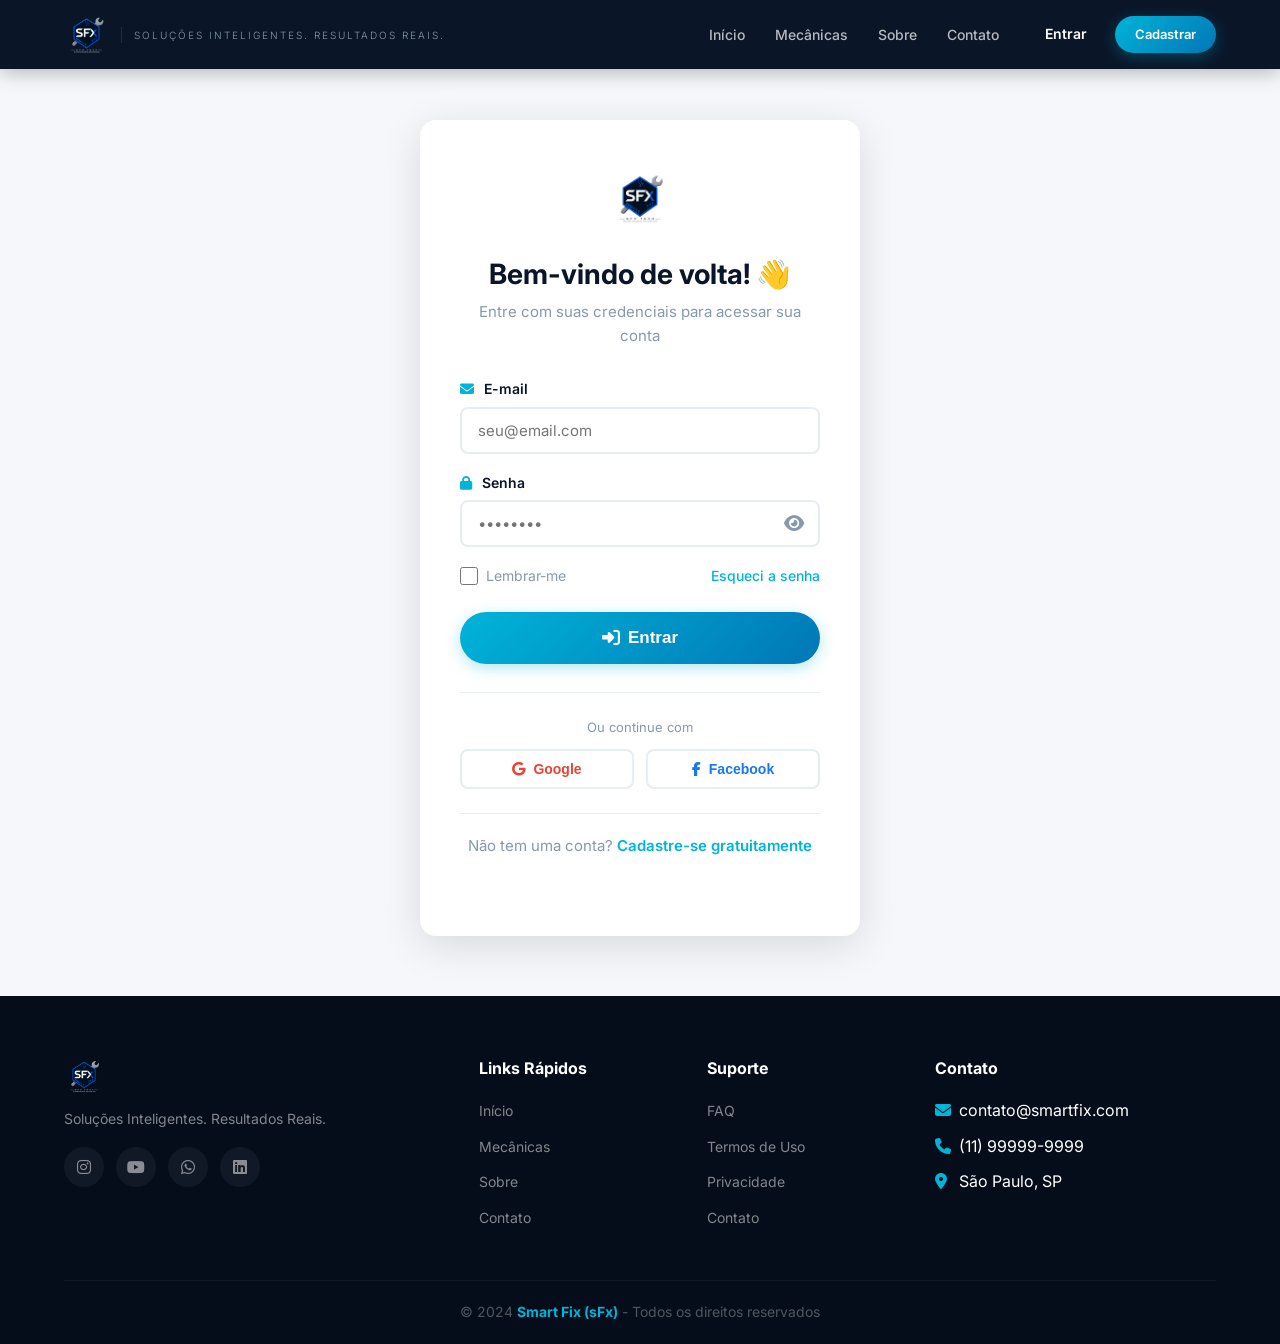
==== frontend/admin.html @ adac8841 "Primeira versão do Smart Fix" ====
<!DOCTYPE html>
<html lang="pt-BR">
<head>
    <meta charset="UTF-8"><meta name="viewport" content="width=device-width,initial-scale=1">
    <title>Smart Fix - Administração</title>
    <link rel="icon" href="image/logo sFx sem fundo.jpeg">
    <link rel="stylesheet" href="css/global.css"><link rel="stylesheet" href="css/portal.css">
    <script defer src="js/config.js"></script><script defer src="js/sfx-core.js"></script><script defer src="js/auth-guard.js"></script>
</head>
<body>
<main class="portal-page"><div class="container">
    <div class="portal-top"><div><span class="section-tag">Acesso restrito</span><h1>Administração</h1></div><div class="portal-actions"><a class="btn-primary" href="simulador-admin.html">Abrir simulador do carro</a><button class="btn-primary" type="button" onclick="sfxSair()">Sair</button></div></div>
    <section class="portal-grid">
        <div class="metric-card">Usuários<strong id="totalUsuarios">—</strong></div>
        <div class="metric-card">Mecânicas<strong id="totalMecanicas">—</strong></div>
        <div class="metric-card">Pendentes<strong id="mecanicasPendentes">—</strong></div>
        <div class="metric-card">Bloqueadas<strong id="mecanicasBloqueadas">—</strong></div>
        <div class="metric-card">Cadastros em 30 dias<strong id="cadastrosUltimos30Dias">—</strong></div>
    </section>
    <section class="portal-card"><div class="portal-top"><h2>Mecânicas</h2><select id="filtroStatus"><option value="">Todos os status</option><option value="pendente">Pendentes</option><option value="aprovada">Aprovadas</option><option value="bloqueada">Bloqueadas</option></select></div><div class="table-wrap"><table class="portal-table"><thead><tr><th>Nome</th><th>CNPJ</th><th>Contato</th><th>Status</th><th>Ação</th></tr></thead><tbody id="tabelaMecanicas"></tbody></table></div><div class="portal-pagination"><button type="button" class="btn-primary" id="adminMecAnterior" disabled>Anterior</button><span id="adminMecPagina" aria-live="polite">Página 1</span><button type="button" class="btn-primary" id="adminMecProxima" disabled>Próxima</button></div><p id="adminMensagem" class="status-message" role="status"></p><button type="button" id="adminRecarregar" class="btn-primary">Atualizar dados</button></section>
    <section class="portal-card"><h2>Usuários</h2><div class="table-wrap"><table class="portal-table"><thead><tr><th>Nome</th><th>E-mail</th><th>Papel</th><th>Cadastro</th></tr></thead><tbody id="tabelaUsuarios"></tbody></table></div><div class="portal-pagination"><button type="button" class="btn-primary" id="adminUserAnterior" disabled>Anterior</button><span id="adminUserPagina" aria-live="polite">Página 1</span><button type="button" class="btn-primary" id="adminUserProxima" disabled>Próxima</button></div></section>
</div></main>
<script defer src="js/admin.js"></script>
</body></html>
---- frontend/css/global.css ----
/* ============================================
   GLOBAL.CSS - Usado por TODAS as páginas
   ============================================ */

/* ----- RESET & VARIÁVEIS ----- */
* {
    margin: 0;
    padding: 0;
    box-sizing: border-box;
}

:root {
    /* Cores da Logo */
    --sfx-azul-escuro: #0a1628;
    --sfx-azul-claro: #1a3a6a;
    --sfx-cinza: #8899aa;
    --sfx-branco: #ffffff;
    --sfx-dourado: #c9a84c;
    
    /* Cores da Marca */
    --sfx-primary: #00b4d8;
    --sfx-primary-dark: #0077b6;
    --sfx-primary-light: #90e0ef;
    --sfx-gradient: linear-gradient(135deg, #00b4d8 0%, #0077b6 100%);
    
    /* Cores Funcionais */
    --sfx-verde: #00c853;
    --sfx-vermelho: #ff1744;
    --sfx-amarelo: #ffd600;
    --sfx-laranja: #f59e0b;
    --sfx-roxo: #7c3aed;
    
    /* Utilitários */
    --shadow: 0 4px 20px rgba(0, 0, 0, 0.08);
    --shadow-hover: 0 10px 40px rgba(0, 0, 0, 0.12);
    --border-radius: 16px;
    --transition: 0.3s cubic-bezier(0.4, 0, 0.2, 1);
}

/* ----- BASE ----- */
html {
    scroll-behavior: smooth;
}

body {
    font-family: 'Inter', -apple-system, BlinkMacSystemFont, sans-serif;
    line-height: 1.6;
    color: #333;
    overflow-x: hidden;
    background: var(--sfx-branco);
}

.container {
    max-width: 1200px;
    margin: 0 auto;
    padding: 0 24px;
}

a {
    text-decoration: none;
    color: inherit;
}

img {
    max-width: 100%;
    height: auto;
}

/* ----- SCROLLBAR ----- */
::-webkit-scrollbar {
    width: 8px;
}
::-webkit-scrollbar-track {
    background: var(--sfx-cinza);
}
::-webkit-scrollbar-thumb {
    background: var(--sfx-primary);
    border-radius: 10px;
}
::-webkit-scrollbar-thumb:hover {
    background: var(--sfx-primary-dark);
}

/* ----- SECTION HEADER ----- */
.section-tag {
    display: inline-block;
    background: rgba(0, 180, 216, 0.1);
    color: var(--sfx-primary);
    padding: 4px 16px;
    border-radius: 20px;
    font-size: 13px;
    font-weight: 600;
    text-transform: uppercase;
    letter-spacing: 1px;
    margin-bottom: 12px;
}

.section-header {
    text-align: center;
    margin-bottom: 60px;
}

.section-header h2 {
    font-size: 38px;
    color: var(--sfx-azul-escuro);
    margin-bottom: 16px;
}

.section-header h2 span {
    color: var(--sfx-primary);
}

.section-header p {
    color: var(--sfx-cinza);
    font-size: 18px;
    max-width: 600px;
    margin: 0 auto;
}

.text-center {
    text-align: center;
}

/* ----- HEADER ----- */
.header {
    background: var(--sfx-azul-escuro);
    box-shadow: 0 2px 20px rgba(0, 0, 0, 0.3);
    position: fixed;
    width: 100%;
    top: 0;
    z-index: 1000;
    padding: 12px 0;
    transition: var(--transition);
}

.header .container {
    display: flex;
    justify-content: space-between;
    align-items: center;
}

/* ----- LOGO ----- */
.logo-link {
    display: flex;
    align-items: center;
    gap: 12px;
    text-decoration: none;
}

.logo-img {
    height: 45px;
    width: auto;
    display: block;
}

.logo-img-footer {
    height: 40px;
    width: auto;
    display: block;
    margin-bottom: 12px;
}

.slogan-header {
    display: block;
    font-size: 10px;
    color: var(--sfx-cinza);
    font-weight: 300;
    letter-spacing: 2px;
    text-transform: uppercase;
    border-left: 1px solid rgba(255,255,255,0.1);
    padding-left: 12px;
}

/* ----- NAVEGAÇÃO ----- */
.nav {
    display: flex;
    align-items: center;
    gap: 30px;
}

.nav-links {
    display: flex;
    list-style: none;
    gap: 30px;
}

.nav-links a {
    color: rgba(255, 255, 255, 0.7);
    font-weight: 500;
    font-size: 14px;
    transition: var(--transition);
    position: relative;
}

.nav-links a::after {
    content: '';
    position: absolute;
    bottom: -4px;
    left: 0;
    width: 0;
    height: 2px;
    background: var(--sfx-primary);
    transition: var(--transition);
}

.nav-links a:hover::after,
.nav-links a.active::after {
    width: 100%;
}

.nav-links a:hover,
.nav-links a.active {
    color: var(--sfx-branco);
}

.nav-actions {
    display: flex;
    align-items: center;
    gap: 12px;
}

.btn-app {
    display: flex;
    align-items: center;
    gap: 6px;
    background: rgba(255, 255, 255, 0.08);
    color: var(--sfx-branco);
    padding: 8px 16px;
    border-radius: 25px;
    font-size: 13px;
    font-weight: 600;
    transition: var(--transition);
    border: 1px solid rgba(255, 255, 255, 0.1);
}

.btn-app:hover {
    background: var(--sfx-primary);
    transform: translateY(-2px);
    border-color: var(--sfx-primary);
}

.btn-login {
    color: var(--sfx-branco);
    font-weight: 600;
    padding: 8px 16px;
    border-radius: 25px;
    transition: var(--transition);
    font-size: 14px;
}

.btn-login:hover {
    color: var(--sfx-primary);
    background: rgba(0, 180, 216, 0.1);
}

.btn-small {
    padding: 8px 20px !important;
    font-size: 13px !important;
}

.menu-toggle {
    display: none;
    background: none;
    border: none;
    font-size: 24px;
    color: var(--sfx-branco);
    cursor: pointer;
}

/* ----- BOTÕES GLOBAIS ----- */
.btn-primary {
    display: inline-flex;
    align-items: center;
    gap: 8px;
    background: var(--sfx-gradient);
    color: var(--sfx-branco);
    padding: 14px 32px;
    border-radius: 30px;
    font-weight: 600;
    font-size: 16px;
    border: none;
    cursor: pointer;
    transition: var(--transition);
    box-shadow: 0 4px 15px rgba(0, 180, 216, 0.3);
}

.btn-primary:hover {
    transform: translateY(-3px);
    box-shadow: 0 8px 30px rgba(0, 180, 216, 0.4);
}

.btn-secondary {
    display: inline-flex;
    align-items: center;
    gap: 8px;
    background: transparent;
    color: var(--sfx-branco);
    padding: 14px 32px;
    border-radius: 30px;
    font-weight: 600;
    font-size: 16px;
    border: 2px solid var(--sfx-primary);
    cursor: pointer;
    transition: var(--transition);
}

.btn-secondary:hover {
    background: var(--sfx-primary);
    color: var(--sfx-branco);
    border-color: var(--sfx-primary);
    transform: translateY(-3px);
}

/* ----- FOOTER ----- */
.footer {
    background: #050d1a;
    color: var(--sfx-branco);
    padding: 60px 0 20px;
}

.footer-grid {
    display: grid;
    grid-template-columns: 2fr 1fr 1fr 1.5fr;
    gap: 40px;
    margin-bottom: 40px;
}

.footer-col p {
    color: rgba(255, 255, 255, 0.5);
    font-size: 14px;
}

.social-links {
    display: flex;
    gap: 12px;
    margin-top: 16px;
}

.social-links a {
    width: 40px;
    height: 40px;
    background: rgba(255, 255, 255, 0.05);
    border-radius: 50%;
    display: flex;
    align-items: center;
    justify-content: center;
    transition: var(--transition);
    color: rgba(255, 255, 255, 0.5);
}

.social-links a:hover {
    background: var(--sfx-primary);
    color: var(--sfx-branco);
    transform: translateY(-3px);
}

.footer-col h4 {
    font-size: 16px;
    margin-bottom: 16px;
    color: var(--sfx-branco);
}

.footer-col ul {
    list-style: none;
}

.footer-col ul li {
    margin-bottom: 10px;
}

.footer-col ul a {
    color: rgba(255, 255, 255, 0.5);
    transition: var(--transition);
    font-size: 14px;
}

.footer-col ul a:hover {
    color: var(--sfx-primary);
}

.footer-col ul li i {
    width: 20px;
    color: var(--sfx-primary);
}

.footer-bottom {
    border-top: 1px solid rgba(255, 255, 255, 0.05);
    padding-top: 20px;
    text-align: center;
}

.footer-bottom p {
    color: rgba(255, 255, 255, 0.3);
    font-size: 14px;
}
---- frontend/css/portal.css ----
.portal-page { min-height: 100vh; padding: 110px 0 60px; background: #f4f7fa; }
.portal-top { display:flex; justify-content:space-between; align-items:center; gap:20px; margin-bottom:24px; }
.portal-top h1 { color:var(--sfx-azul-escuro); }
.portal-grid { display:grid; grid-template-columns:repeat(4,1fr); gap:18px; margin-bottom:24px; }
.metric-card,.portal-card { background:#fff; border-radius:14px; padding:22px; box-shadow:var(--shadow); }
.metric-card strong { display:block; color:var(--sfx-primary); font-size:32px; margin-top:8px; }
.portal-card { margin-bottom:22px; }
.portal-card h2,.portal-card h3 { color:var(--sfx-azul-escuro); margin-bottom:18px; }
.portal-form-grid { display:grid; grid-template-columns:repeat(2,1fr); gap:16px; }
.portal-form-grid .full { grid-column:1/-1; }
.portal-card input,.portal-card select,.portal-card textarea { width:100%; padding:11px 13px; border:2px solid #e2e8ee; border-radius:8px; font:inherit; }
.portal-card label { display:block; font-weight:600; margin-bottom:5px; color:var(--sfx-azul-escuro); }
.portal-actions { display:flex; align-items:center; gap:12px; margin-top:18px; flex-wrap:wrap; }
.badge { display:inline-block; padding:7px 11px; border-radius:999px; font-weight:700; font-size:13px; }
.badge-pendente { background:#fff3cd; color:#755b00; }
.badge-aprovada { background:#d7f7e7; color:#08663b; }
.badge-bloqueada { background:#ffe0e3; color:#a61624; }
.service-row,.schedule-row { display:grid; grid-template-columns:2fr 2fr 1fr auto; gap:10px; align-items:end; padding:12px 0; border-bottom:1px solid #edf0f3; }
.schedule-row { grid-template-columns:1.3fr 1fr 1fr 1fr; align-items:center; }
.table-wrap { overflow-x:auto; }
.portal-table { width:100%; border-collapse:collapse; }
.portal-table th,.portal-table td { padding:12px; border-bottom:1px solid #e8edf2; text-align:left; white-space:nowrap; }
.portal-table th { color:var(--sfx-azul-escuro); background:#f7f9fb; }
.status-message { min-height:22px; color:var(--sfx-cinza); }
.danger-link { border:0; background:#ffe3e6; color:#a61624; padding:10px 12px; border-radius:8px; cursor:pointer; }
@media(max-width:900px){.portal-grid{grid-template-columns:repeat(2,1fr)}.portal-form-grid{grid-template-columns:1fr}.portal-form-grid .full{grid-column:auto}}
@media(max-width:620px){.portal-grid{grid-template-columns:1fr}.service-row,.schedule-row{grid-template-columns:1fr}.portal-top{align-items:flex-start;flex-direction:column}}

.portal-pagination { display: flex; align-items: center; gap: 1rem; margin-top: 1rem; flex-wrap: wrap; }
button:disabled { opacity: .55; cursor: not-allowed; }
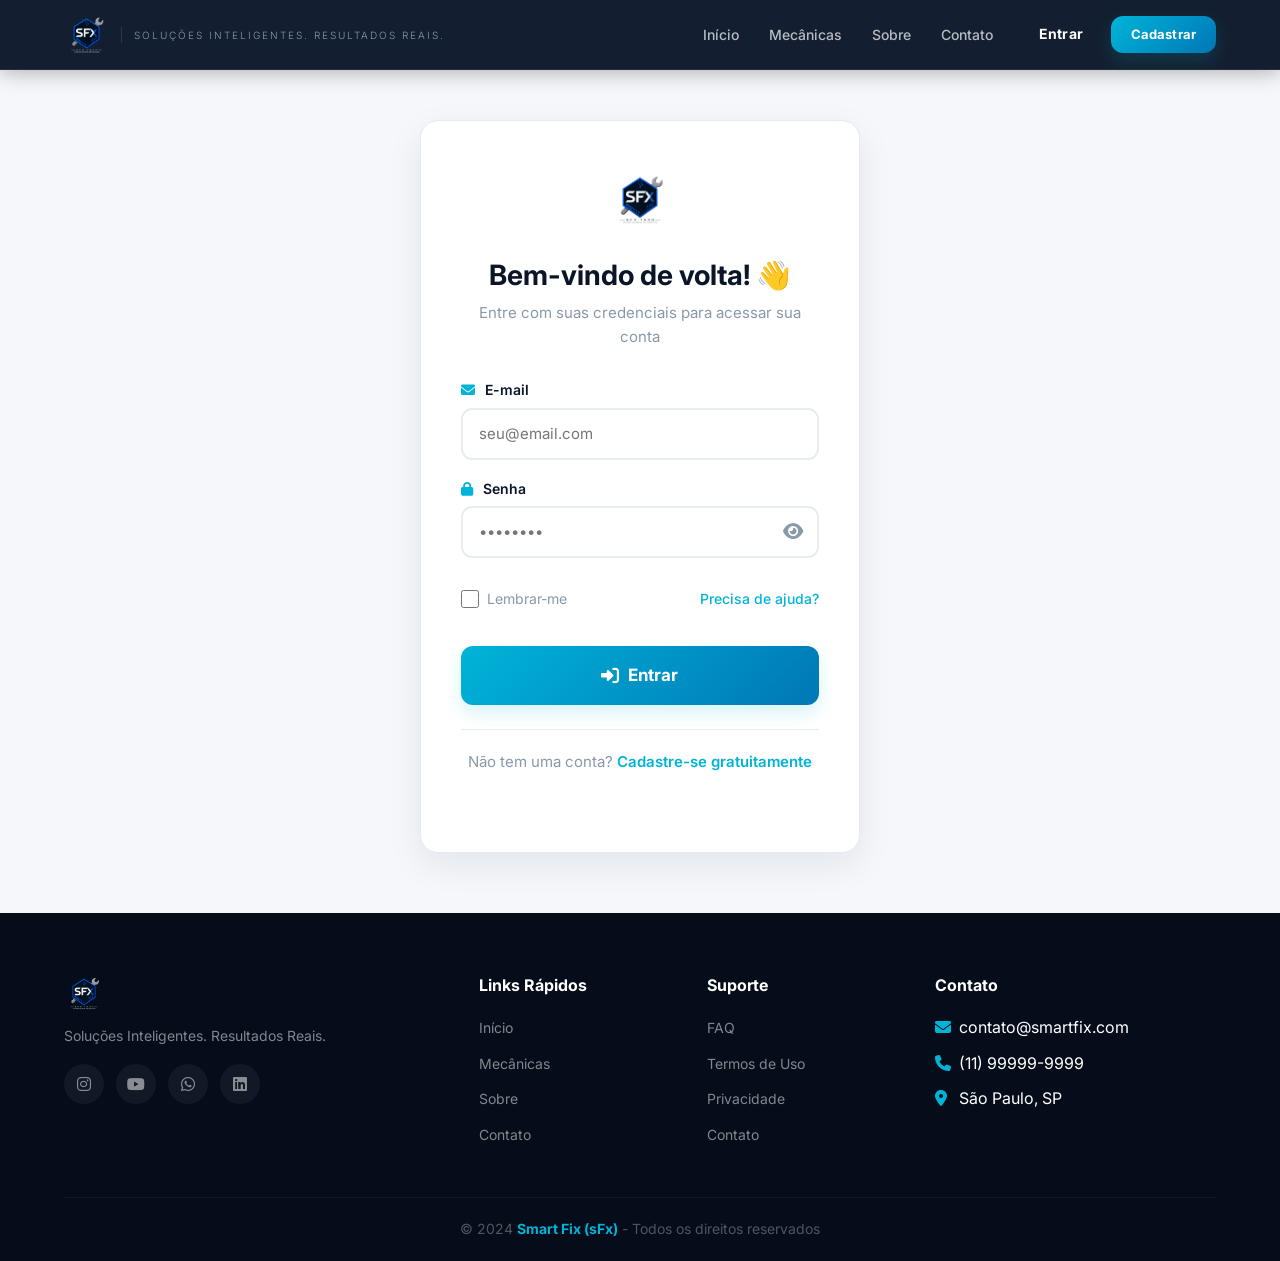
==== commit bfc19a4c: "Apply unified visual refresh to admin.html" ====
--- a/frontend/admin.html
+++ b/frontend/admin.html
@@ -6,6 +6,7 @@
     <link rel="icon" href="image/logo sFx sem fundo.jpeg">
     <link rel="stylesheet" href="css/global.css"><link rel="stylesheet" href="css/portal.css">
     <script defer src="js/config.js"></script><script defer src="js/sfx-core.js"></script><script defer src="js/auth-guard.js"></script>
+    <link rel="stylesheet" href="css/sfx-refresh.css" />
 </head>
 <body>
 <main class="portal-page"><div class="container">
--- a/frontend/css/sfx-refresh.css
+++ b/frontend/css/sfx-refresh.css
@@ -0,0 +1,111 @@
+/* Smart Fix — camada visual unificada (sem alterar regras de negócio) */
+:root {
+  --sfx-ink:#0b1830;
+  --sfx-ink-2:#142846;
+  --sfx-cyan:#12b8d6;
+  --sfx-cyan-dark:#0787a8;
+  --sfx-surface:#ffffff;
+  --sfx-page:#f3f7fb;
+  --sfx-line:#e3ebf2;
+  --sfx-muted:#64748b;
+  --sfx-radius:18px;
+  --sfx-shadow:0 12px 34px rgba(11,24,48,.08);
+  --sfx-shadow-hover:0 18px 42px rgba(11,24,48,.13);
+}
+html { scroll-behavior:smooth; }
+body { color:#17253b; -webkit-font-smoothing:antialiased; }
+::selection { background:rgba(18,184,214,.2); }
+:focus-visible { outline:3px solid rgba(18,184,214,.48); outline-offset:3px; }
+button, input, select, textarea { font:inherit; }
+button, a, input, select, textarea { transition:background-color .2s ease,border-color .2s ease,box-shadow .2s ease,transform .2s ease; }
+a { text-underline-offset:4px; }
+button { cursor:pointer; }
+button:disabled { cursor:not-allowed; }
+.container { width:min(1200px, calc(100% - 40px)); }
+.header { backdrop-filter:blur(14px); background:rgba(10,22,40,.96); border-bottom:1px solid rgba(255,255,255,.07); }
+.logo-img { object-fit:contain; }
+.btn-primary, .btn-secondary, .btn-login, .btn-chat, .btn-sair {
+  border-radius:12px !important; font-weight:700; letter-spacing:.01em;
+}
+.btn-primary { box-shadow:0 8px 18px rgba(0,180,216,.16); }
+.btn-primary:hover, .btn-secondary:hover { transform:translateY(-2px); }
+input:not([type=checkbox]):not([type=radio]):not([type=range]),
+select, textarea {
+  border-radius:11px;
+}
+input:not([type=checkbox]):not([type=radio]):not([type=range]):focus,
+select:focus, textarea:focus {
+  border-color:var(--sfx-cyan) !important;
+  box-shadow:0 0 0 4px rgba(18,184,214,.12);
+  outline:0;
+}
+.card, .login-box, .cadastro-form-wrapper, .mecanica-card, .filtros-mecanicas,
+.portal-card, .metric-card, .sim-card, .veiculo-card, .resumo-veiculo,
+.grafico-card, .problema-card, .agendamento-card {
+  border-radius:var(--sfx-radius) !important;
+  box-shadow:var(--sfx-shadow);
+}
+.mecanica-card:hover, .problema-card:hover, .sim-card:hover {
+  transform:translateY(-3px); box-shadow:var(--sfx-shadow-hover);
+}
+.section-tag { border-radius:999px; }
+.page-header h1, .section-header h2 { letter-spacing:-.035em; }
+.pagina-mecanicas, .portal-page { background:var(--sfx-page); }
+.mecanicas-grid { gap:22px; grid-template-columns:repeat(auto-fill,minmax(min(100%,300px),1fr)); }
+.mecanica-card { overflow:hidden; border:1px solid var(--sfx-line); }
+.filtros-mecanicas { border:1px solid var(--sfx-line); }
+.portal-card, .metric-card { border:1px solid var(--sfx-line); }
+.portal-top h1 { letter-spacing:-.035em; }
+.portal-card h2, .portal-card h3 { letter-spacing:-.02em; }
+.portal-table th { font-size:.78rem; text-transform:uppercase; letter-spacing:.05em; }
+.portal-table td { color:#334155; }
+.portal-table tr:hover td { background:#f8fbfd; }
+.status-message { font-size:.9rem; }
+.login-box, .cadastro-form-wrapper { border:1px solid var(--sfx-line); }
+.login-form input, .cadastro-form-wrapper input { min-height:46px; }
+.main-content { background:#f3f6fa; }
+.sidebar { box-shadow:8px 0 30px rgba(7,19,37,.10); }
+.sidebar-nav a { border-radius:12px; }
+.sidebar-nav a.active { background:linear-gradient(135deg,#0daacb,#087eaa); }
+.top-header { position:sticky; top:0; z-index:50; backdrop-filter:blur(12px); background:rgba(243,246,250,.92); border-bottom:1px solid rgba(226,232,240,.8); }
+.veiculo-card, .resumo-veiculo { border:1px solid var(--sfx-line); }
+.sim-notice { border-radius:14px; }
+.sim-card { border:1px solid var(--sfx-line); }
+dialog { border:1px solid var(--sfx-line); border-radius:20px; box-shadow:0 24px 70px rgba(7,19,37,.24); }
+dialog::backdrop { background:rgba(7,19,37,.58); backdrop-filter:blur(3px); }
+@media (max-width:900px) {
+  .container { width:min(100% - 32px,1200px); }
+  .portal-grid { gap:14px; }
+}
+@media (max-width:768px) {
+  .header .container { gap:10px; }
+  .logo-img { max-height:38px; }
+  .pagina-mecanicas { padding-top:100px; }
+  .page-header { margin-bottom:30px; }
+  .page-header h1 { font-size:clamp(28px,7vw,38px); }
+  .filtros-mecanicas { padding:16px; }
+  .mecanicas-grid { grid-template-columns:1fr; gap:16px; }
+  .portal-page { padding:94px 0 36px; }
+  .portal-top { gap:12px; }
+  .portal-actions { width:100%; }
+  .portal-actions > button, .portal-actions > a { max-width:100%; }
+  .portal-table { min-width:620px; }
+}
+@media (max-width:600px) {
+  .container { width:calc(100% - 28px); padding-left:0; padding-right:0; }
+  .hero { min-height:auto; }
+  .hero-content h1 { font-size:clamp(29px,9vw,38px); }
+  .hero-content > p { font-size:16px; }
+  .hero-stats { gap:14px; }
+  .hero-stats .stat { min-width:90px; }
+  .hero-buttons { gap:12px; }
+  .hero-buttons .btn-primary, .hero-buttons .btn-secondary { width:100%; }
+  .login-wrapper, .cadastro-wrapper { gap:18px; }
+  .login-box, .cadastro-form-wrapper { padding:22px 18px; }
+  .portal-grid { grid-template-columns:1fr; }
+  .portal-card, .metric-card { padding:17px; }
+  .portal-actions > button, .portal-actions > a { width:100%; justify-content:center; }
+}
+@media (prefers-reduced-motion:reduce) {
+  *, *::before, *::after { scroll-behavior:auto !important; animation-duration:.01ms !important; transition-duration:.01ms !important; }
+}
